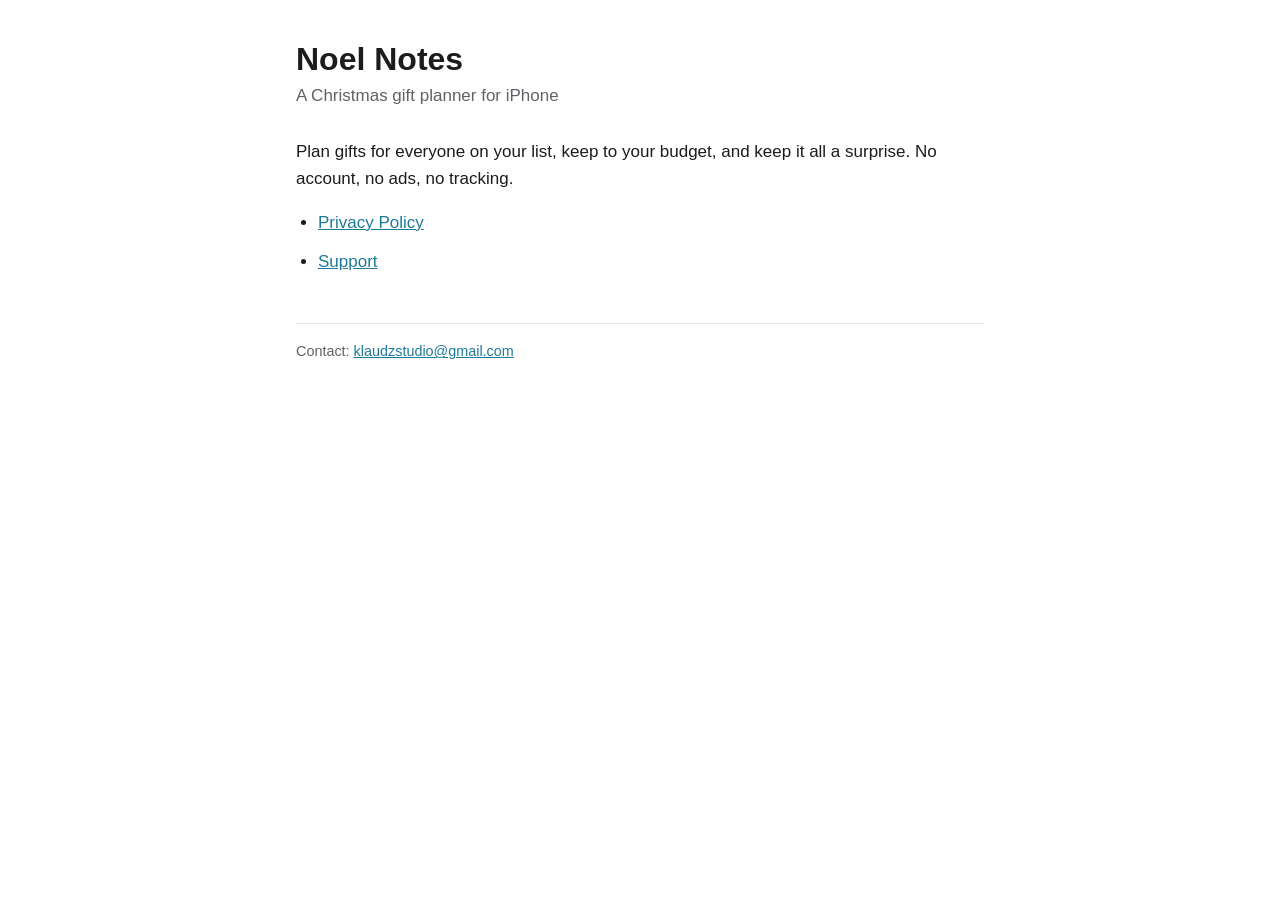
==== index.html @ c187296f "Privacy policy and support pages for Noel Notes" ====
<!doctype html>
<html lang="en">
<head>
  <meta charset="utf-8">
  <meta name="viewport" content="width=device-width, initial-scale=1">
  <title>Noel Notes</title>
  <meta name="description" content="Noel Notes: plan Christmas gifts for everyone on your list, keep to your budget, and keep it a surprise.">
  <meta http-equiv="Content-Security-Policy" content="default-src 'none'; style-src 'self'; base-uri 'none'; form-action 'none'">
  <meta name="referrer" content="no-referrer">
  <link rel="stylesheet" href="style.css">
</head>
<body>
<main>
  <header>
    <h1>Noel Notes</h1>
    <p class="updated">A Christmas gift planner for iPhone</p>
  </header>

  <p>Plan gifts for everyone on your list, keep to your budget, and keep it all a surprise. No account, no ads, no tracking.</p>

  <ul>
    <li><a href="privacy">Privacy Policy</a></li>
    <li><a href="support">Support</a></li>
  </ul>

  <footer>
    Contact: <a href="mailto:klaudzstudio@gmail.com">klaudzstudio@gmail.com</a>
  </footer>
</main>
</body>
</html>
---- style.css ----
:root {
  --bg: #ffffff;
  --text: #1c1c1e;
  --muted: #5f6368;
  --accent: #1E7A99;
  --line: #e3e6ea;
  --card: #f5f8fa;
}
@media (prefers-color-scheme: dark) {
  :root {
    --bg: #111214;
    --text: #f2f2f4;
    --muted: #a3a8ae;
    --accent: #5BC0DE;
    --line: #2a2d31;
    --card: #1a1c1f;
  }
}
* { box-sizing: border-box; }
body {
  margin: 0;
  background: var(--bg);
  color: var(--text);
  font: 17px/1.6 -apple-system, BlinkMacSystemFont, "Segoe UI", Roboto, Helvetica, Arial, sans-serif;
}
main { max-width: 720px; margin: 0 auto; padding: 32px 16px 64px; }
header { margin-bottom: 28px; }
.app { color: var(--accent); font-weight: 600; text-decoration: none; }
h1 { font-size: 2rem; line-height: 1.2; margin: 8px 0 4px; }
h2 { font-size: 1.25rem; margin: 36px 0 8px; }
h3 { font-size: 1.05rem; margin: 24px 0 4px; }
p, li { margin: 0 0 12px; }
ul { padding-left: 22px; }
a { color: var(--accent); }
.updated { color: var(--muted); margin: 0; }
.faq > li { margin-bottom: 20px; }
.faq > li > strong { display: block; margin-bottom: 4px; }
.faq p { margin-bottom: 8px; }
.faq ul { margin-top: 4px; }
.summary {
  background: var(--card);
  border: 1px solid var(--line);
  border-radius: 14px;
  padding: 16px 20px;
  margin: 24px 0;
}
.summary p:last-child, .summary ul:last-child { margin-bottom: 0; }
footer {
  margin-top: 48px;
  padding-top: 16px;
  border-top: 1px solid var(--line);
  color: var(--muted);
  font-size: 0.9rem;
}
footer a { margin-right: 16px; }
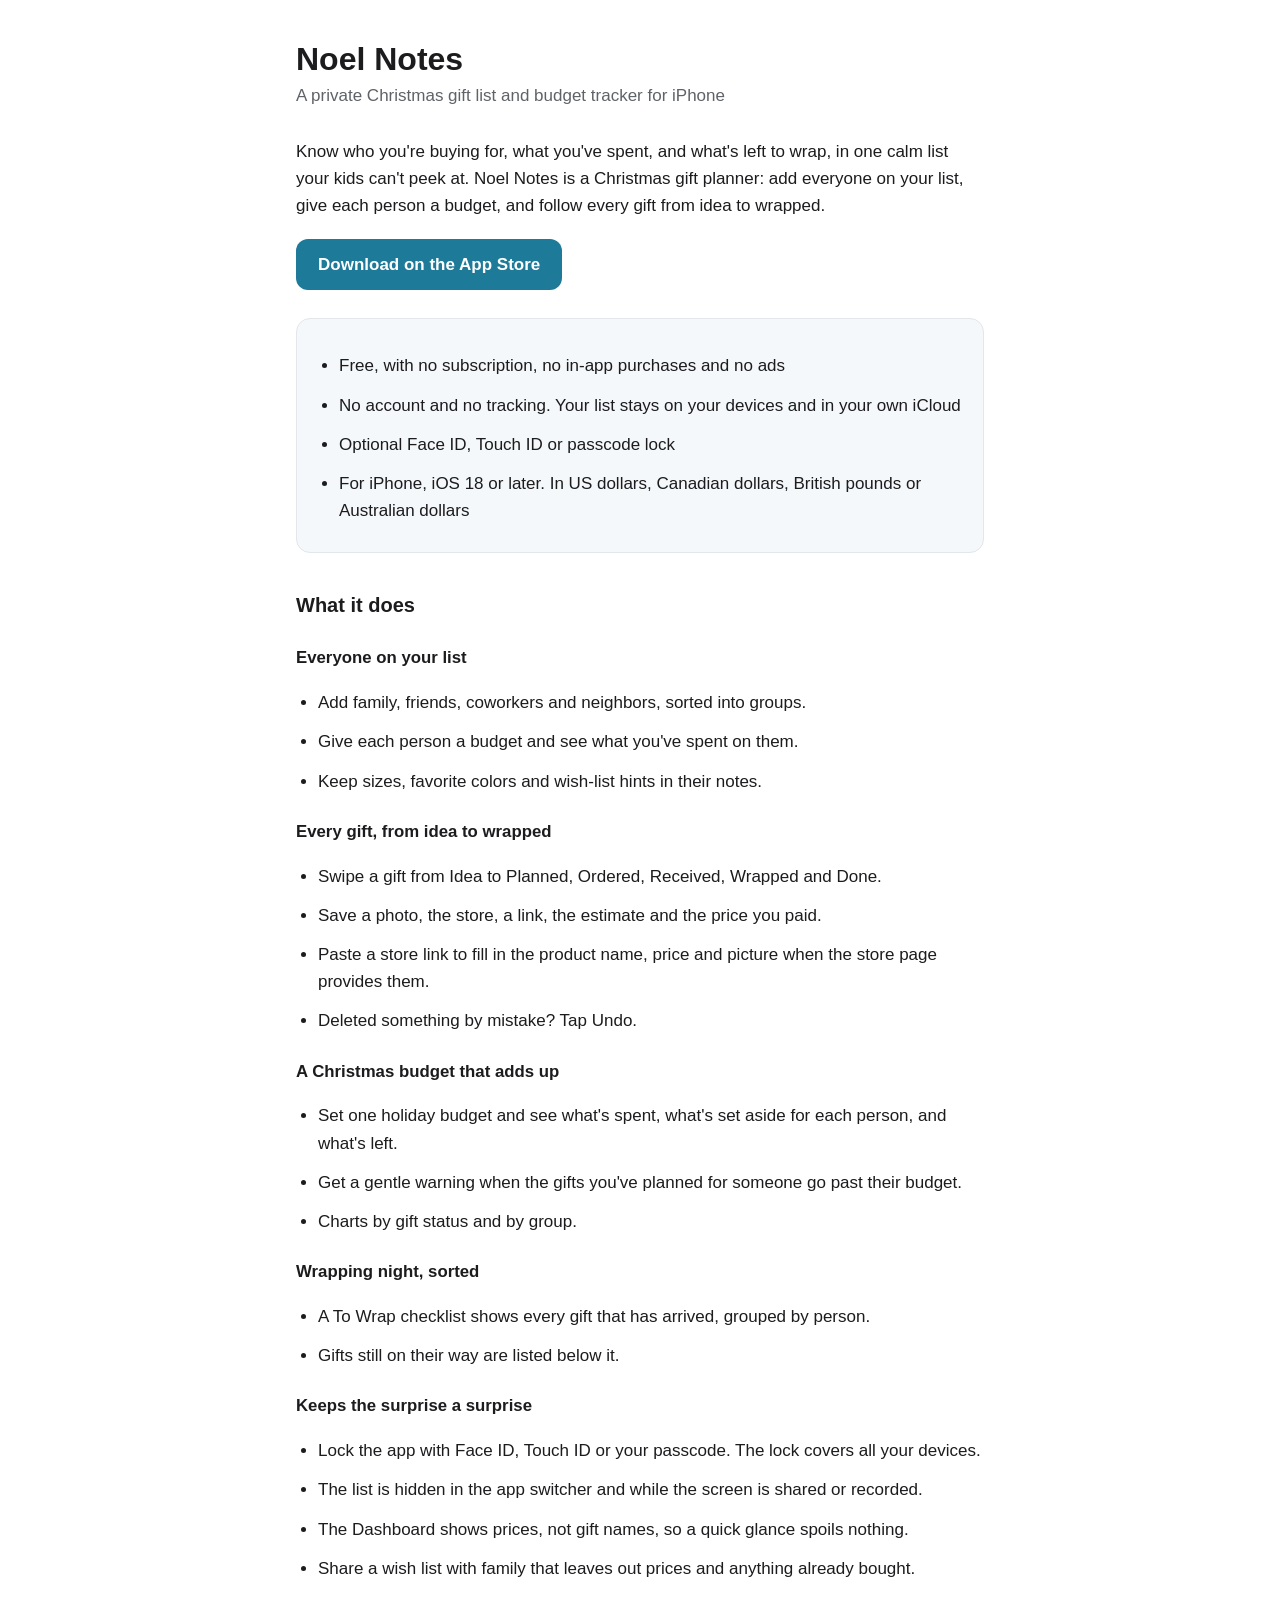
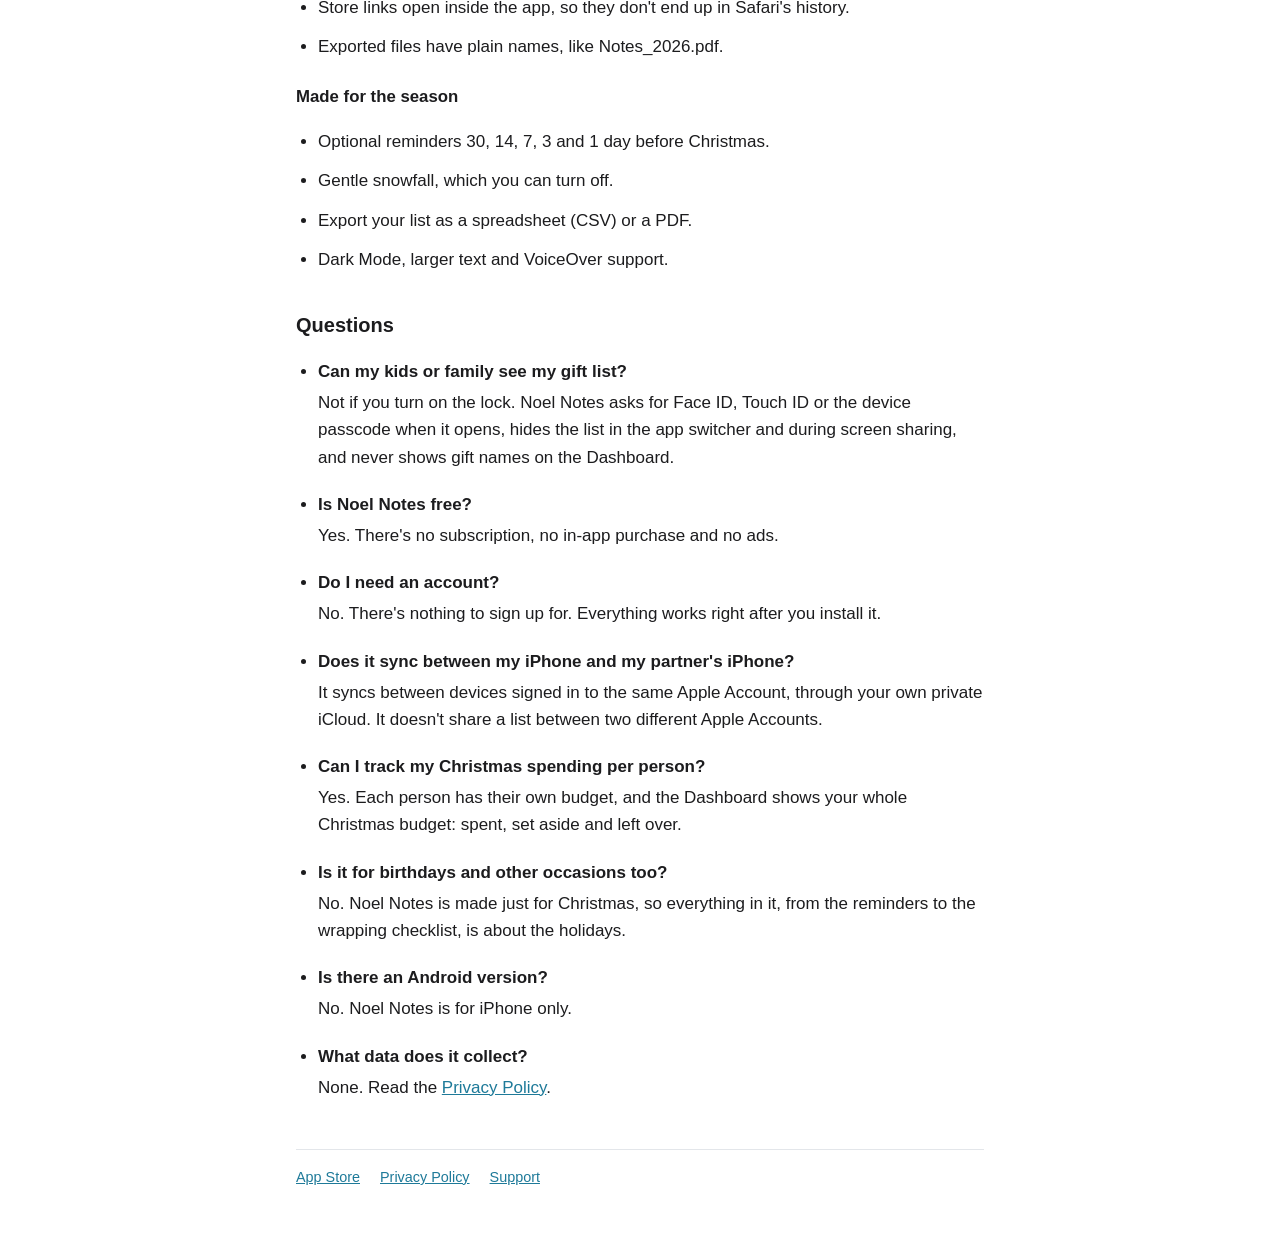
==== commit ecf38d82: "Add files via upload Home page: features, FAQ, App Store link" ====
--- a/index.html
+++ b/index.html
@@ -3,28 +3,139 @@
 <head>
   <meta charset="utf-8">
   <meta name="viewport" content="width=device-width, initial-scale=1">
-  <title>Noel Notes</title>
-  <meta name="description" content="Noel Notes: plan Christmas gifts for everyone on your list, keep to your budget, and keep it a surprise.">
+  <title>Noel Notes: Private Christmas Gift List &amp; Budget Tracker for iPhone</title>
+  <meta name="description" content="Noel Notes is a free, private Christmas gift list app for iPhone. Plan gifts for everyone on your list, set a budget per person, track each gift from idea to wrapped, and lock it with Face ID so nobody peeks.">
   <meta http-equiv="Content-Security-Policy" content="default-src 'none'; style-src 'self'; base-uri 'none'; form-action 'none'">
   <meta name="referrer" content="no-referrer">
+  <link rel="canonical" href="https://noelnotes-app.github.io/">
+  <meta property="og:title" content="Noel Notes: Christmas Gift List & Budget Tracker">
+  <meta property="og:description" content="A free, private Christmas gift planner for iPhone. Budgets per person, gift tracking from idea to wrapped, and a Face ID lock.">
+  <meta property="og:url" content="https://noelnotes-app.github.io/">
+  <meta property="og:type" content="website">
   <link rel="stylesheet" href="style.css">
+  <script type="application/ld+json">
+  {
+    "@context": "https://schema.org",
+    "@type": "MobileApplication",
+    "name": "Noel Notes: Christmas Gifts",
+    "operatingSystem": "iOS 18.0 or later",
+    "applicationCategory": "LifestyleApplication",
+    "description": "A private Christmas gift list and budget tracker for iPhone. Plan gifts for everyone on your list, set a budget per person, track each gift from idea to wrapped, and lock the app with Face ID.",
+    "url": "https://noelnotes-app.github.io/",
+    "downloadUrl": "https://apps.apple.com/us/app/noel-notes-christmas-gifts/id6828621636",
+    "offers": { "@type": "Offer", "price": "0", "priceCurrency": "USD" }
+  }
+  </script>
 </head>
 <body>
 <main>
   <header>
     <h1>Noel Notes</h1>
-    <p class="updated">A Christmas gift planner for iPhone</p>
+    <p class="updated">A private Christmas gift list and budget tracker for iPhone</p>
   </header>
 
-  <p>Plan gifts for everyone on your list, keep to your budget, and keep it all a surprise. No account, no ads, no tracking.</p>
+  <p>Know who you're buying for, what you've spent, and what's left to wrap, in one calm list your kids can't peek at. Noel Notes is a Christmas gift planner: add everyone on your list, give each person a budget, and follow every gift from idea to wrapped.</p>
 
+  <p><a class="store-button" href="https://apps.apple.com/us/app/noel-notes-christmas-gifts/id6828621636">Download on the App Store</a></p>
+
+  <div class="summary">
+    <ul>
+      <li>Free, with no subscription, no in-app purchases and no ads</li>
+      <li>No account and no tracking. Your list stays on your devices and in your own iCloud</li>
+      <li>Optional Face ID, Touch ID or passcode lock</li>
+      <li>For iPhone, iOS 18 or later. In US dollars, Canadian dollars, British pounds or Australian dollars</li>
+    </ul>
+  </div>
+
+  <h2>What it does</h2>
+
+  <h3>Everyone on your list</h3>
   <ul>
-    <li><a href="privacy">Privacy Policy</a></li>
-    <li><a href="support">Support</a></li>
+    <li>Add family, friends, coworkers and neighbors, sorted into groups.</li>
+    <li>Give each person a budget and see what you've spent on them.</li>
+    <li>Keep sizes, favorite colors and wish-list hints in their notes.</li>
+  </ul>
+
+  <h3>Every gift, from idea to wrapped</h3>
+  <ul>
+    <li>Swipe a gift from Idea to Planned, Ordered, Received, Wrapped and Done.</li>
+    <li>Save a photo, the store, a link, the estimate and the price you paid.</li>
+    <li>Paste a store link to fill in the product name, price and picture when the store page provides them.</li>
+    <li>Deleted something by mistake? Tap Undo.</li>
+  </ul>
+
+  <h3>A Christmas budget that adds up</h3>
+  <ul>
+    <li>Set one holiday budget and see what's spent, what's set aside for each person, and what's left.</li>
+    <li>Get a gentle warning when the gifts you've planned for someone go past their budget.</li>
+    <li>Charts by gift status and by group.</li>
+  </ul>
+
+  <h3>Wrapping night, sorted</h3>
+  <ul>
+    <li>A To Wrap checklist shows every gift that has arrived, grouped by person.</li>
+    <li>Gifts still on their way are listed below it.</li>
+  </ul>
+
+  <h3>Keeps the surprise a surprise</h3>
+  <ul>
+    <li>Lock the app with Face ID, Touch ID or your passcode. The lock covers all your devices.</li>
+    <li>The list is hidden in the app switcher and while the screen is shared or recorded.</li>
+    <li>The Dashboard shows prices, not gift names, so a quick glance spoils nothing.</li>
+    <li>Share a wish list with family that leaves out prices and anything already bought.</li>
+    <li>Store links open inside the app, so they don't end up in Safari's history.</li>
+    <li>Exported files have plain names, like Notes_2026.pdf.</li>
+  </ul>
+
+  <h3>Made for the season</h3>
+  <ul>
+    <li>Optional reminders 30, 14, 7, 3 and 1 day before Christmas.</li>
+    <li>Gentle snowfall, which you can turn off.</li>
+    <li>Export your list as a spreadsheet (CSV) or a PDF.</li>
+    <li>Dark Mode, larger text and VoiceOver support.</li>
+  </ul>
+
+  <h2>Questions</h2>
+
+  <ul class="faq">
+    <li>
+      <strong>Can my kids or family see my gift list?</strong>
+      <p>Not if you turn on the lock. Noel Notes asks for Face ID, Touch ID or the device passcode when it opens, hides the list in the app switcher and during screen sharing, and never shows gift names on the Dashboard.</p>
+    </li>
+    <li>
+      <strong>Is Noel Notes free?</strong>
+      <p>Yes. There's no subscription, no in-app purchase and no ads.</p>
+    </li>
+    <li>
+      <strong>Do I need an account?</strong>
+      <p>No. There's nothing to sign up for. Everything works right after you install it.</p>
+    </li>
+    <li>
+      <strong>Does it sync between my iPhone and my partner's iPhone?</strong>
+      <p>It syncs between devices signed in to the same Apple Account, through your own private iCloud. It doesn't share a list between two different Apple Accounts.</p>
+    </li>
+    <li>
+      <strong>Can I track my Christmas spending per person?</strong>
+      <p>Yes. Each person has their own budget, and the Dashboard shows your whole Christmas budget: spent, set aside and left over.</p>
+    </li>
+    <li>
+      <strong>Is it for birthdays and other occasions too?</strong>
+      <p>No. Noel Notes is made just for Christmas, so everything in it, from the reminders to the wrapping checklist, is about the holidays.</p>
+    </li>
+    <li>
+      <strong>Is there an Android version?</strong>
+      <p>No. Noel Notes is for iPhone only.</p>
+    </li>
+    <li>
+      <strong>What data does it collect?</strong>
+      <p>None. Read the <a href="privacy">Privacy Policy</a>.</p>
+    </li>
   </ul>
 
   <footer>
-    Contact: <a href="mailto:klaudzstudio@gmail.com">klaudzstudio@gmail.com</a>
+    <a href="https://apps.apple.com/us/app/noel-notes-christmas-gifts/id6828621636">App Store</a>
+    <a href="privacy">Privacy Policy</a>
+    <a href="support">Support</a>
   </footer>
 </main>
 </body>
--- a/style.css
+++ b/style.css
@@ -53,3 +53,13 @@
   font-size: 0.9rem;
 }
 footer a { margin-right: 16px; }
+.store-button {
+  display: inline-block;
+  margin: 8px 0 4px;
+  padding: 12px 22px;
+  border-radius: 12px;
+  background: var(--accent);
+  color: var(--bg);
+  font-weight: 600;
+  text-decoration: none;
+}
